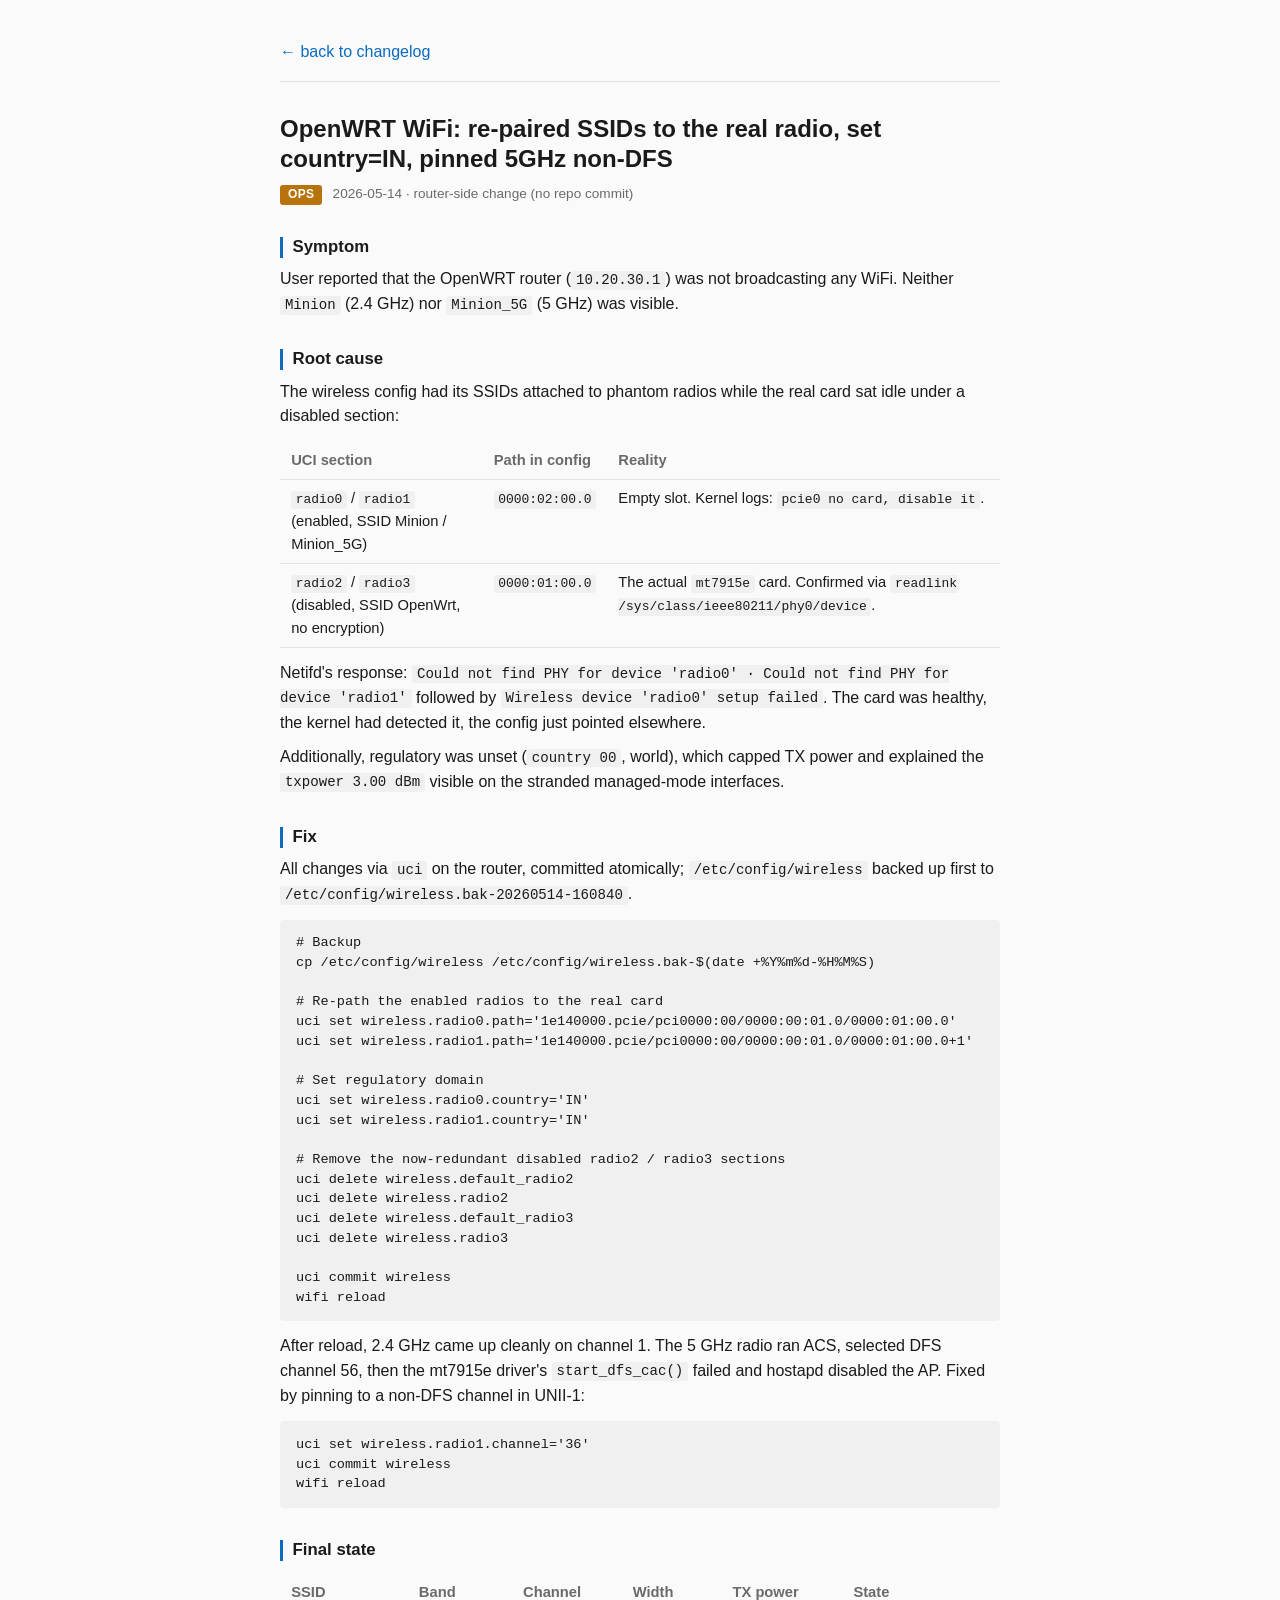
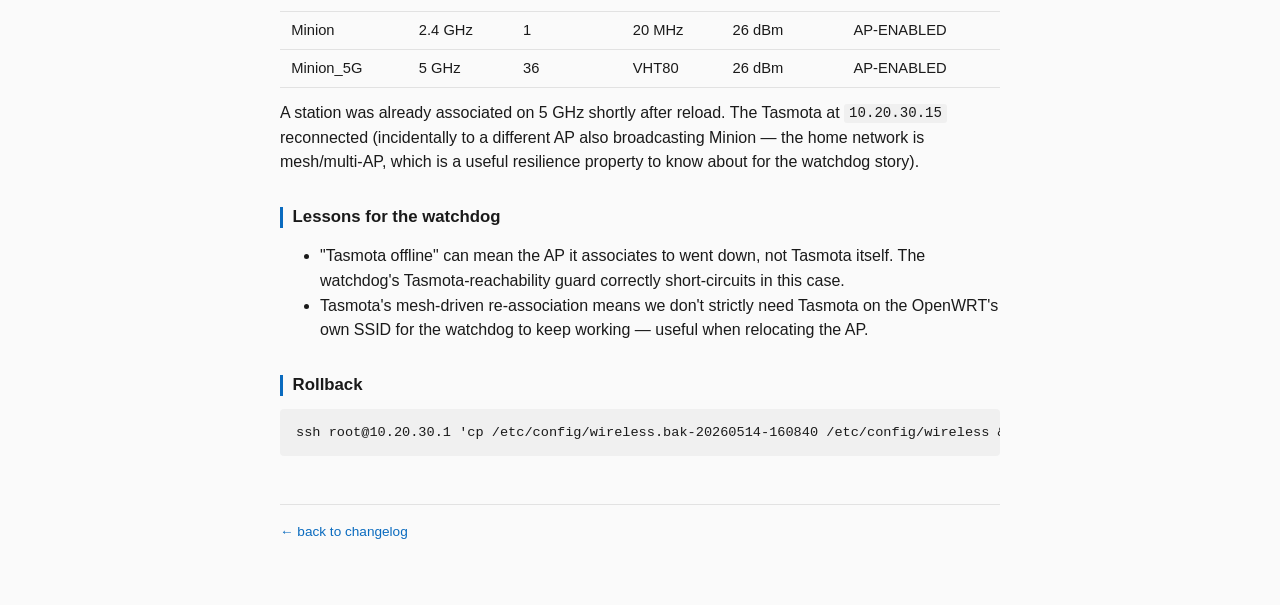
==== changelog/2026-05-14-openwrt-wifi-fix.html @ 0f7ca387 "docs: add changelog folder backfilled with three historical entries Adds changelog/ as a running rec" ====
<!doctype html>
<html lang="en">
<head>
  <meta charset="utf-8">
  <meta name="viewport" content="width=device-width, initial-scale=1">
  <title>OpenWRT WiFi fix — tasmota-bridge changelog</title>
  <link rel="stylesheet" href="style.css">
</head>
<body>
  <header class="site">
    <a href="index.html">← back to changelog</a>
  </header>

  <article class="entry">
    <header>
      <h1>OpenWRT WiFi: re-paired SSIDs to the real radio, set country=IN, pinned 5GHz non-DFS</h1>
      <p class="meta">
        <span class="tag ops">ops</span>
        2026-05-14 &middot; router-side change (no repo commit)
      </p>
    </header>

    <section class="section">
      <h2>Symptom</h2>
      <p>User reported that the OpenWRT router (<code>10.20.30.1</code>) was not broadcasting any WiFi. Neither <code>Minion</code> (2.4&nbsp;GHz) nor <code>Minion_5G</code> (5&nbsp;GHz) was visible.</p>
    </section>

    <section class="section">
      <h2>Root cause</h2>
      <p>The wireless config had its SSIDs attached to phantom radios while the real card sat idle under a disabled section:</p>
      <table>
        <tr><th>UCI section</th><th>Path in config</th><th>Reality</th></tr>
        <tr><td><code>radio0</code> / <code>radio1</code> (enabled, SSID Minion / Minion_5G)</td><td><code>0000:02:00.0</code></td><td>Empty slot. Kernel logs: <code>pcie0 no card, disable it</code>.</td></tr>
        <tr><td><code>radio2</code> / <code>radio3</code> (disabled, SSID OpenWrt, no encryption)</td><td><code>0000:01:00.0</code></td><td>The actual <code>mt7915e</code> card. Confirmed via <code>readlink /sys/class/ieee80211/phy0/device</code>.</td></tr>
      </table>
      <p>Netifd's response: <code>Could not find PHY for device 'radio0' &middot; Could not find PHY for device 'radio1'</code> followed by <code>Wireless device 'radio0' setup failed</code>. The card was healthy, the kernel had detected it, the config just pointed elsewhere.</p>
      <p>Additionally, regulatory was unset (<code>country 00</code>, world), which capped TX power and explained the <code>txpower 3.00 dBm</code> visible on the stranded managed-mode interfaces.</p>
    </section>

    <section class="section">
      <h2>Fix</h2>
      <p>All changes via <code>uci</code> on the router, committed atomically; <code>/etc/config/wireless</code> backed up first to <code>/etc/config/wireless.bak-20260514-160840</code>.</p>
      <pre><code># Backup
cp /etc/config/wireless /etc/config/wireless.bak-$(date +%Y%m%d-%H%M%S)

# Re-path the enabled radios to the real card
uci set wireless.radio0.path='1e140000.pcie/pci0000:00/0000:00:01.0/0000:01:00.0'
uci set wireless.radio1.path='1e140000.pcie/pci0000:00/0000:00:01.0/0000:01:00.0+1'

# Set regulatory domain
uci set wireless.radio0.country='IN'
uci set wireless.radio1.country='IN'

# Remove the now-redundant disabled radio2 / radio3 sections
uci delete wireless.default_radio2
uci delete wireless.radio2
uci delete wireless.default_radio3
uci delete wireless.radio3

uci commit wireless
wifi reload</code></pre>
      <p>After reload, 2.4&nbsp;GHz came up cleanly on channel 1. The 5&nbsp;GHz radio ran ACS, selected DFS channel 56, then the mt7915e driver's <code>start_dfs_cac()</code> failed and hostapd disabled the AP. Fixed by pinning to a non-DFS channel in UNII-1:</p>
      <pre><code>uci set wireless.radio1.channel='36'
uci commit wireless
wifi reload</code></pre>
    </section>

    <section class="section">
      <h2>Final state</h2>
      <table>
        <tr><th>SSID</th><th>Band</th><th>Channel</th><th>Width</th><th>TX power</th><th>State</th></tr>
        <tr><td>Minion</td><td>2.4&nbsp;GHz</td><td>1</td><td>20&nbsp;MHz</td><td>26&nbsp;dBm</td><td>AP-ENABLED</td></tr>
        <tr><td>Minion_5G</td><td>5&nbsp;GHz</td><td>36</td><td>VHT80</td><td>26&nbsp;dBm</td><td>AP-ENABLED</td></tr>
      </table>
      <p>A station was already associated on 5&nbsp;GHz shortly after reload. The Tasmota at <code>10.20.30.15</code> reconnected (incidentally to a different AP also broadcasting Minion — the home network is mesh/multi-AP, which is a useful resilience property to know about for the watchdog story).</p>
    </section>

    <section class="section">
      <h2>Lessons for the watchdog</h2>
      <ul>
        <li>"Tasmota offline" can mean the AP it associates to went down, not Tasmota itself. The watchdog's Tasmota-reachability guard correctly short-circuits in this case.</li>
        <li>Tasmota's mesh-driven re-association means we don't strictly need Tasmota on the OpenWRT's own SSID for the watchdog to keep working — useful when relocating the AP.</li>
      </ul>
    </section>

    <section class="section">
      <h2>Rollback</h2>
      <pre><code>ssh root@10.20.30.1 'cp /etc/config/wireless.bak-20260514-160840 /etc/config/wireless && wifi reload'</code></pre>
    </section>
  </article>

  <footer class="entry-foot">
    <a href="index.html">← back to changelog</a>
  </footer>
</body>
</html>
---- changelog/style.css ----
:root {
  --fg: #1a1a1a;
  --fg-muted: #6a6a6a;
  --bg: #fafafa;
  --bg-code: #f0f0f0;
  --accent: #0a6bbf;
  --border: #e2e2e2;
  --tag-feat: #2a7f3b;
  --tag-docs: #6b3fa0;
  --tag-ops:  #b8740c;
  --tag-fix:  #c0392b;
}

* { box-sizing: border-box; }

body {
  font-family: -apple-system, BlinkMacSystemFont, "Segoe UI", Roboto, sans-serif;
  font-size: 16px;
  line-height: 1.55;
  color: var(--fg);
  background: var(--bg);
  max-width: 760px;
  margin: 0 auto;
  padding: 2.5rem 1.25rem 4rem;
}

header.site {
  border-bottom: 1px solid var(--border);
  padding-bottom: 1rem;
  margin-bottom: 2rem;
}

header.site h1 {
  font-size: 1.4rem;
  margin: 0 0 0.25rem;
}

header.site .sub {
  color: var(--fg-muted);
  font-size: 0.9rem;
}

header.site a, header.site a:visited {
  color: var(--accent);
  text-decoration: none;
}

h1, h2, h3 { line-height: 1.25; }

article.entry header h1 {
  font-size: 1.5rem;
  margin: 0 0 0.4rem;
}

.meta {
  color: var(--fg-muted);
  font-size: 0.85rem;
  margin-bottom: 1.5rem;
}

.meta .tag {
  display: inline-block;
  padding: 0.05rem 0.5rem;
  border-radius: 3px;
  color: white;
  font-size: 0.75rem;
  font-weight: 600;
  letter-spacing: 0.03em;
  text-transform: uppercase;
  margin-right: 0.4rem;
}

.tag.feat { background: var(--tag-feat); }
.tag.docs { background: var(--tag-docs); }
.tag.ops  { background: var(--tag-ops);  }
.tag.fix  { background: var(--tag-fix);  }

section.section {
  margin: 2rem 0;
}

section.section h2 {
  font-size: 1.05rem;
  margin: 0 0 0.6rem;
  color: var(--fg);
  border-left: 3px solid var(--accent);
  padding-left: 0.6rem;
}

p { margin: 0.6rem 0; }

code {
  font-family: ui-monospace, "SF Mono", Menlo, Consolas, monospace;
  background: var(--bg-code);
  padding: 0.1em 0.35em;
  border-radius: 3px;
  font-size: 0.88em;
}

pre {
  background: var(--bg-code);
  padding: 0.85rem 1rem;
  border-radius: 4px;
  overflow-x: auto;
  font-size: 0.85rem;
  line-height: 1.45;
  margin: 0.8rem 0;
}

pre code {
  background: transparent;
  padding: 0;
  font-size: inherit;
}

ul.entry-list {
  list-style: none;
  padding: 0;
}

ul.entry-list li {
  border-bottom: 1px solid var(--border);
  padding: 0.85rem 0;
}

ul.entry-list li:last-child {
  border-bottom: none;
}

ul.entry-list a {
  color: var(--accent);
  text-decoration: none;
  font-weight: 500;
}

ul.entry-list a:hover { text-decoration: underline; }

ul.entry-list .date {
  display: inline-block;
  width: 6.5rem;
  color: var(--fg-muted);
  font-family: ui-monospace, "SF Mono", Menlo, monospace;
  font-size: 0.85rem;
}

footer.entry-foot {
  margin-top: 3rem;
  padding-top: 1rem;
  border-top: 1px solid var(--border);
  color: var(--fg-muted);
  font-size: 0.85rem;
}

footer.entry-foot a, footer.entry-foot a:visited {
  color: var(--accent);
  text-decoration: none;
}

table {
  border-collapse: collapse;
  width: 100%;
  margin: 0.8rem 0;
  font-size: 0.92rem;
}

th, td {
  text-align: left;
  padding: 0.45rem 0.7rem;
  border-bottom: 1px solid var(--border);
  vertical-align: top;
}

th { color: var(--fg-muted); font-weight: 600; }
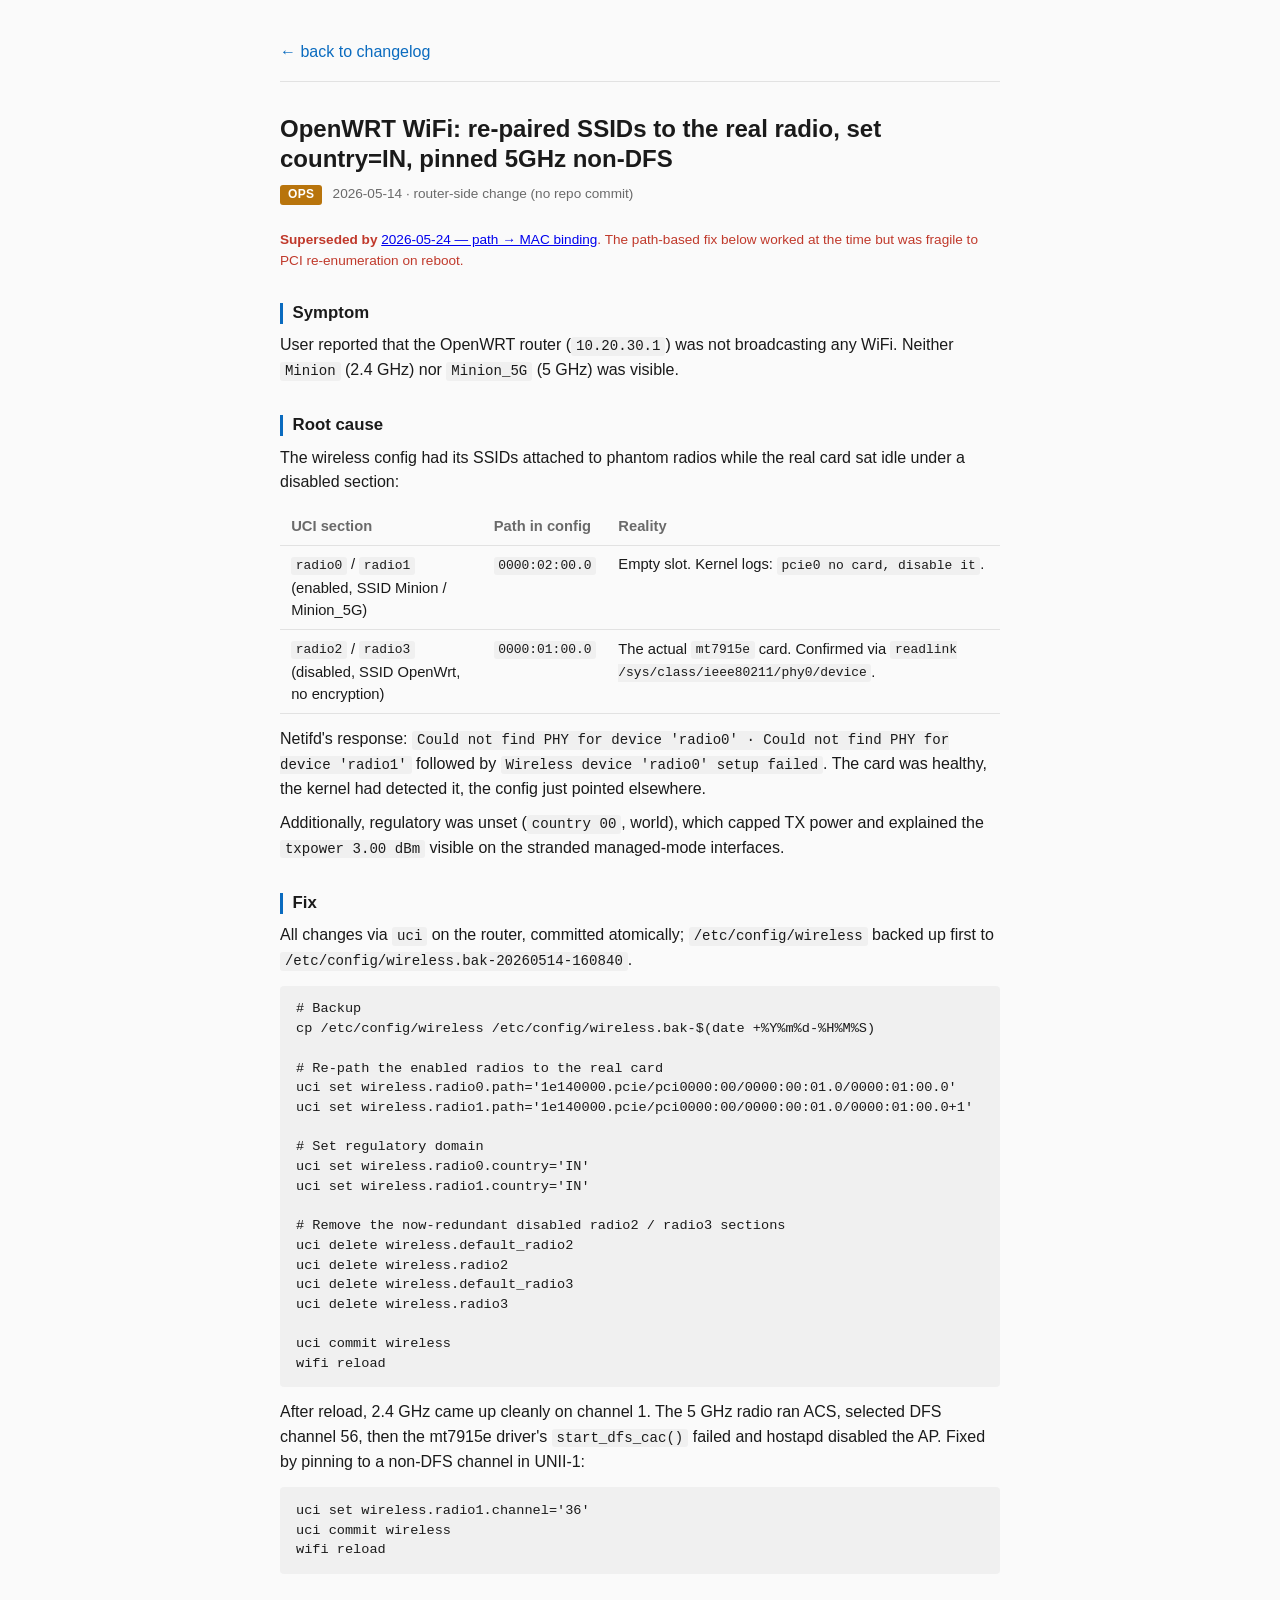
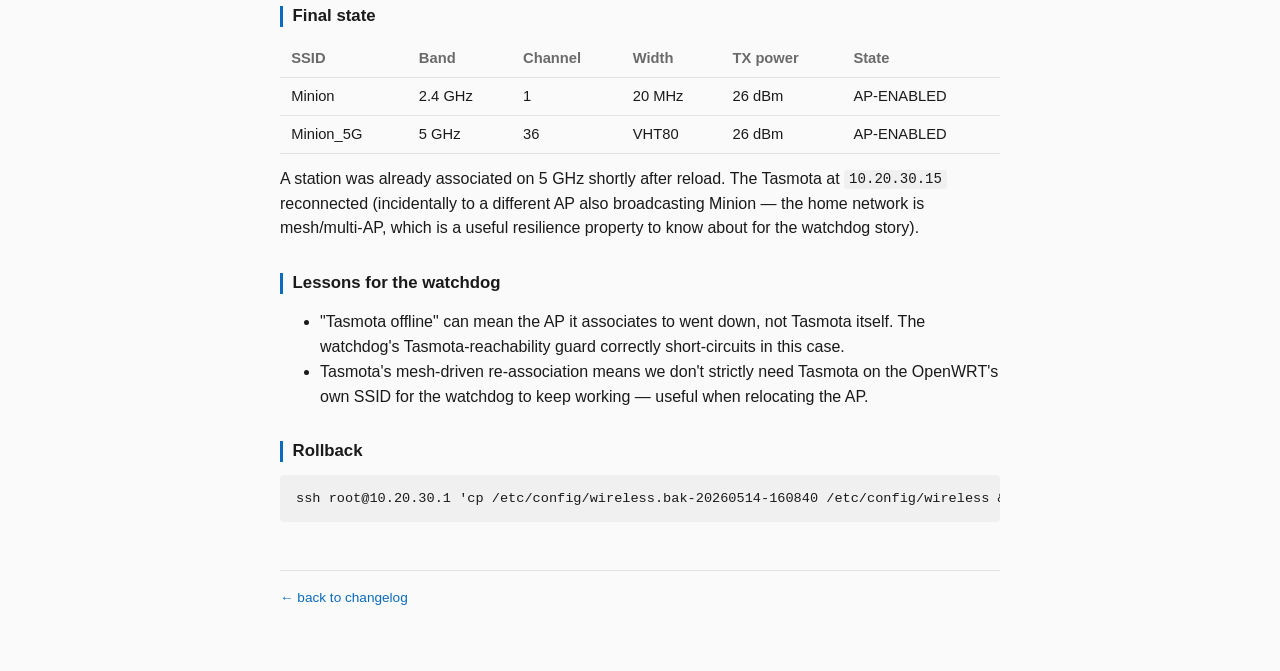
==== commit 3b589082: "docs(changelog): fix OpenWRT wifi binding (path → macaddr) Logs the 2026-05-24 router-side fix: PCI " ====
--- a/changelog/2026-05-14-openwrt-wifi-fix.html
+++ b/changelog/2026-05-14-openwrt-wifi-fix.html
@@ -17,6 +17,11 @@
       <p class="meta">
         <span class="tag ops">ops</span>
         2026-05-14 &middot; router-side change (no repo commit)
+      </p>
+      <p class="meta" style="color: var(--tag-fix);">
+        <strong>Superseded by</strong>
+        <a href="2026-05-24-openwrt-wifi-mac-binding.html">2026-05-24 — path → MAC binding</a>.
+        The path-based fix below worked at the time but was fragile to PCI re-enumeration on reboot.
       </p>
     </header>
 
